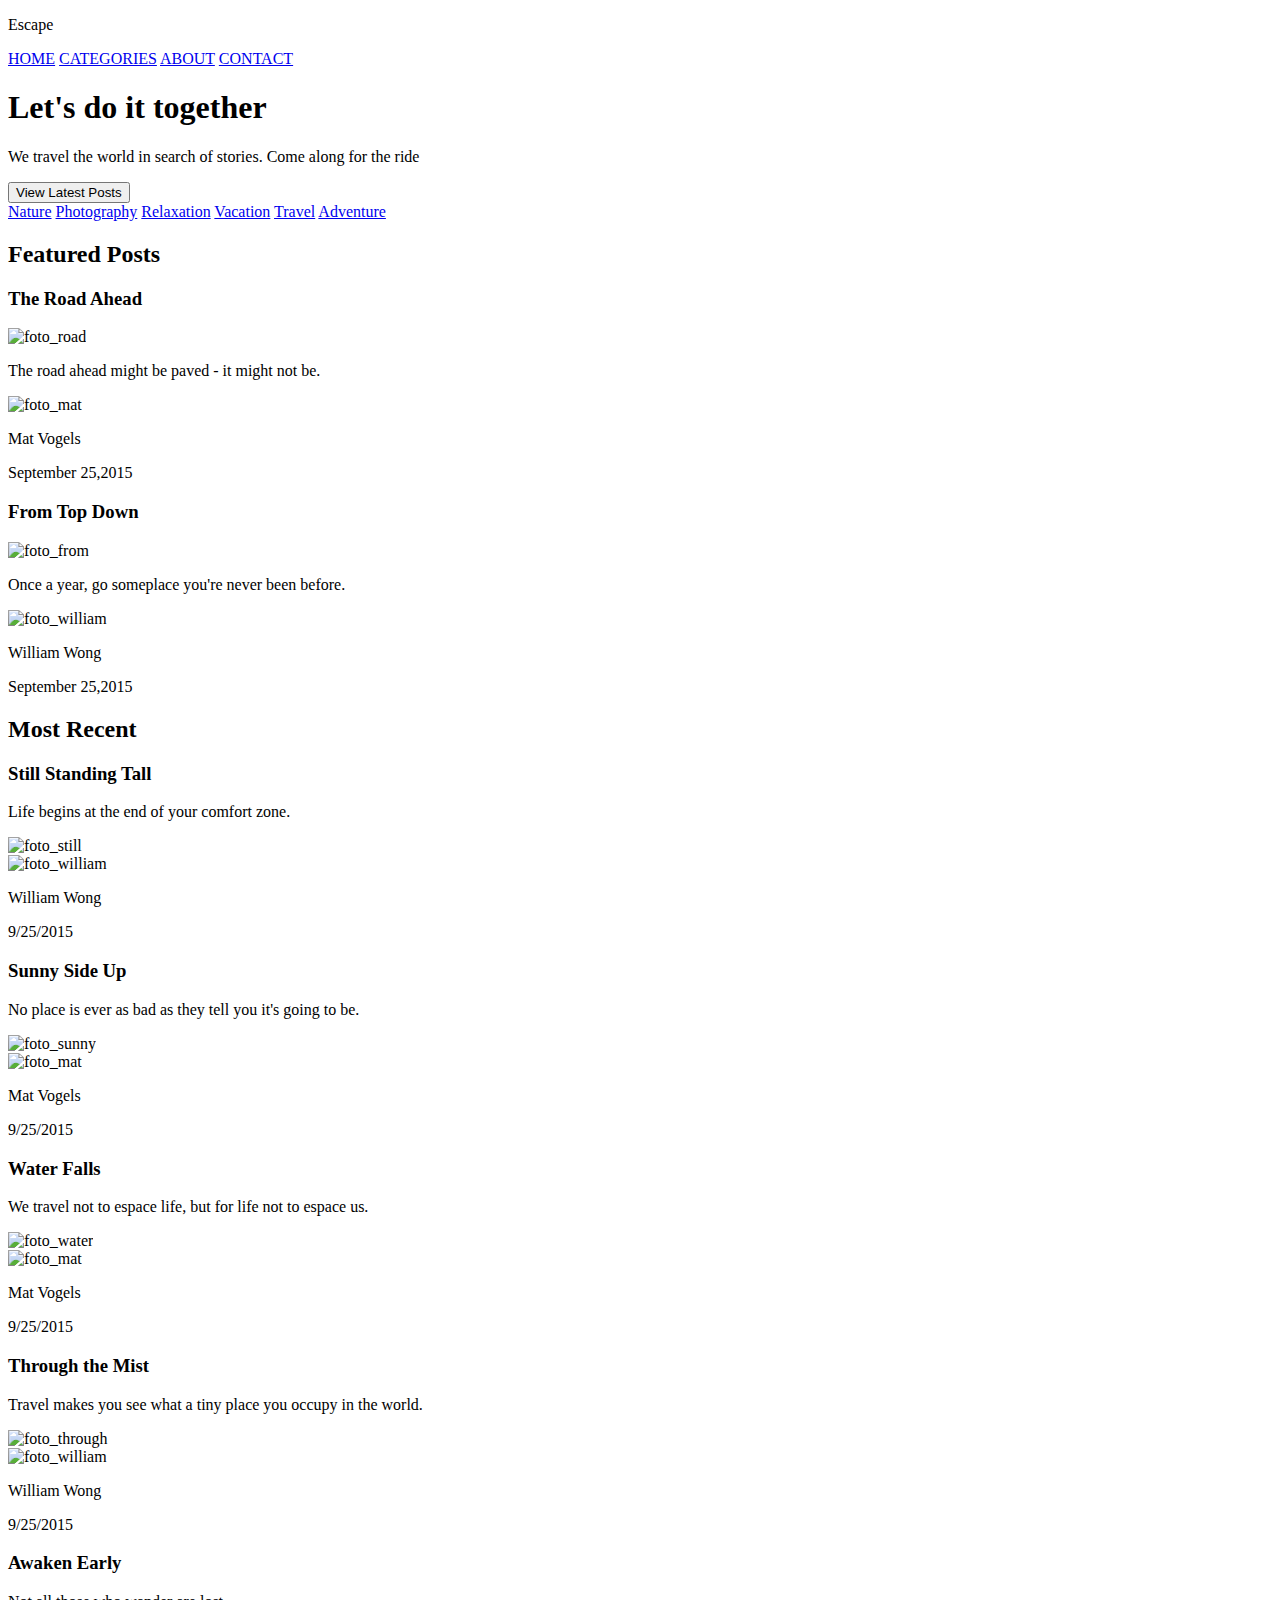
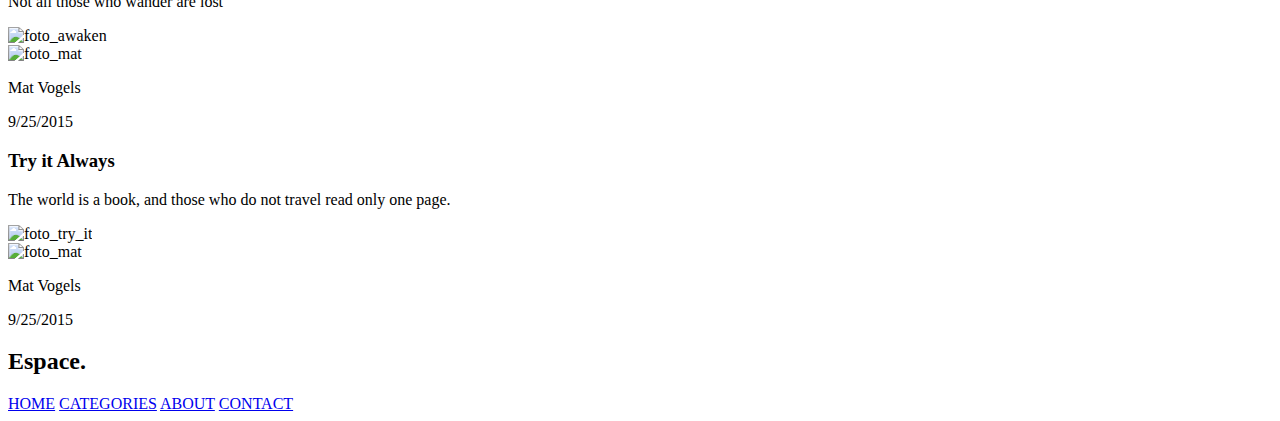
==== index/index.html @ 150d1735 "Add files via upload" ====
<!DOCTYPE html>
<html lang="ru">
<head>
    <meta charset="UTF-8">
    <title>Escape</title>
</head>
<body>
    <header>
        <div>
            <p>Escape</p>
            <nav>
                <a href="#">HOME</a>
                <a href="#">CATEGORIES</a>
                <a href="#">ABOUT</a>
                <a href="#">CONTACT</a>
            </nav>
        </div>
    </header>
    <section>
        <div>
            <h1>Let's do it together</h1>
            <p>We travel the world in search of stories. Come along for the ride</p>
            <button>View Latest Posts</button>
        </div>
    </section>
    <nav>
        <a href="#">Nature</a>
        <a href="#">Photography</a>
        <a href="#">Relaxation</a>
        <a href="#">Vacation</a>
        <a href="#">Travel</a>
        <a href="#">Adventure</a>
    </nav>
    <section>
        <div>
            <h2>Featured Posts</h2>
            <div>
                <div>
                    <h3>The Road Ahead</h3>
                    <img src="img/featured_posts/road.png" alt="foto_road">
                    <p>The road ahead might be paved - it might not be.</p>
                </div>
                <div>
                    <img src="img/author/mat.png" alt="foto_mat">
                    <p>Mat Vogels</p>
                    <p>September 25,2015</p>
                </div>
            </div>
            <div>
                <div>
                    <h3>From Top Down</h3>
                    <img src="img/featured_posts/top_down.png" alt="foto_from">
                    <p>Once a year, go someplace you're never been before.</p>
                </div>
                <div>
                    <img src="img/author/william.png" alt="foto_william">
                    <p>William Wong</p>
                    <p>September 25,2015</p>
                </div>
            </div>
        </div>
        <div>
            <h2>Most Recent</h2>
            <div>
                <div>
                    <h3>Still Standing Tall</h3>
                    <p>Life begins at the end of your comfort zone.</p>
                    <img src="img/most_recent/standing.png" alt="foto_still">
                    <div>
                        <img src="img/author/william.png" alt="foto_william">
                        <p>William Wong</p>
                        <p>9/25/2015</p>
                    </div>
                </div>
                <div>
                    <h3>Sunny Side Up</h3>
                    <p>No place is ever as bad as they tell you it's going to be.</p>
                    <img src="img/most_recent/sunny.png" alt="foto_sunny">
                    <div>
                        <img src="img/author/mat.png" alt="foto_mat">
                        <p>Mat Vogels</p>
                        <p>9/25/2015</p>
                    </div>
                </div>
                <div>
                    <h3>Water Falls</h3>
                    <p>We travel not to espace life, but for life not to espace us.</p>
                    <img src="img/most_recent/water.png" alt="foto_water">
                    <div>
                        <img src="img/author/mat.png" alt="foto_mat">
                        <p>Mat Vogels</p>
                        <p>9/25/2015</p>
                    </div>
                </div>
                <div>
                    <h3>Through the Mist</h3>
                    <p>Travel makes you see what a tiny place you occupy in the world.</p>
                    <img src="img/most_recent/through.png" alt="foto_through">
                    <div>
                        <img src="img/author/william.png" alt="foto_william">
                        <p>William Wong</p>
                        <p>9/25/2015</p>
                    </div>
                </div>
                <div>
                    <h3>Awaken Early</h3>
                    <p>Not all those who wander are lost</p>
                    <img src="img/most_recent/awaken.png" alt="foto_awaken">
                    <div>
                        <img src="img/author/mat.png" alt="foto_mat">
                        <p>Mat Vogels</p>
                        <p>9/25/2015</p>
                    </div>
                </div>
                <div>
                    <h3>Try it Always</h3>
                    <p>The world is a book, and those who do not travel read only one page.</p>
                    <img src="img/most_recent/try_it.png" alt="foto_try_it">
                    <div>
                        <img src="img/author/mat.png" alt="foto_mat">
                        <p>Mat Vogels</p>
                        <p>9/25/2015</p>
                    </div>
                </div>
            </div>
        </div>
    </section>
    <footer>
        <div>
            <h2>Espace.</h2>
            <nav>
                <a href="#">HOME</a>
                <a href="#">CATEGORIES</a>
                <a href="#">ABOUT</a>
                <a href="#">CONTACT</a>
            </nav>
        </div>
    </footer>

</body>
</html>
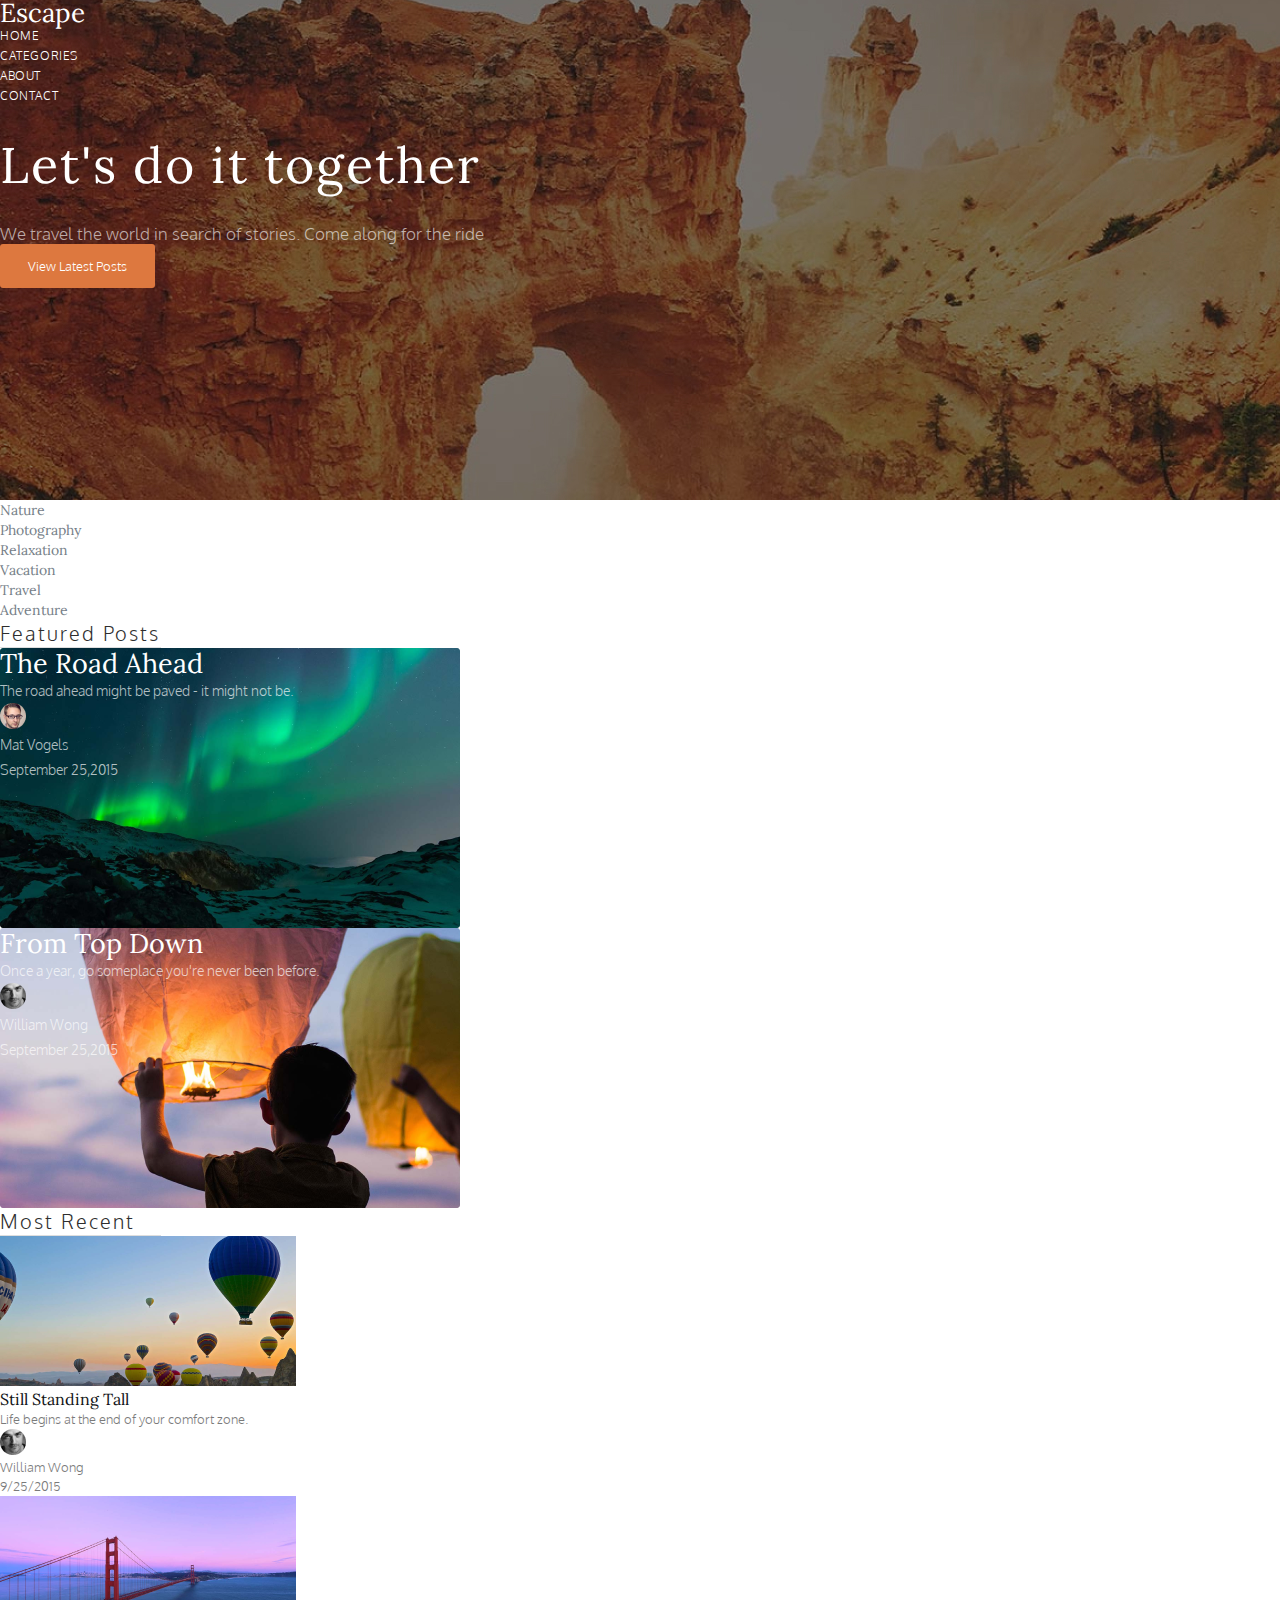
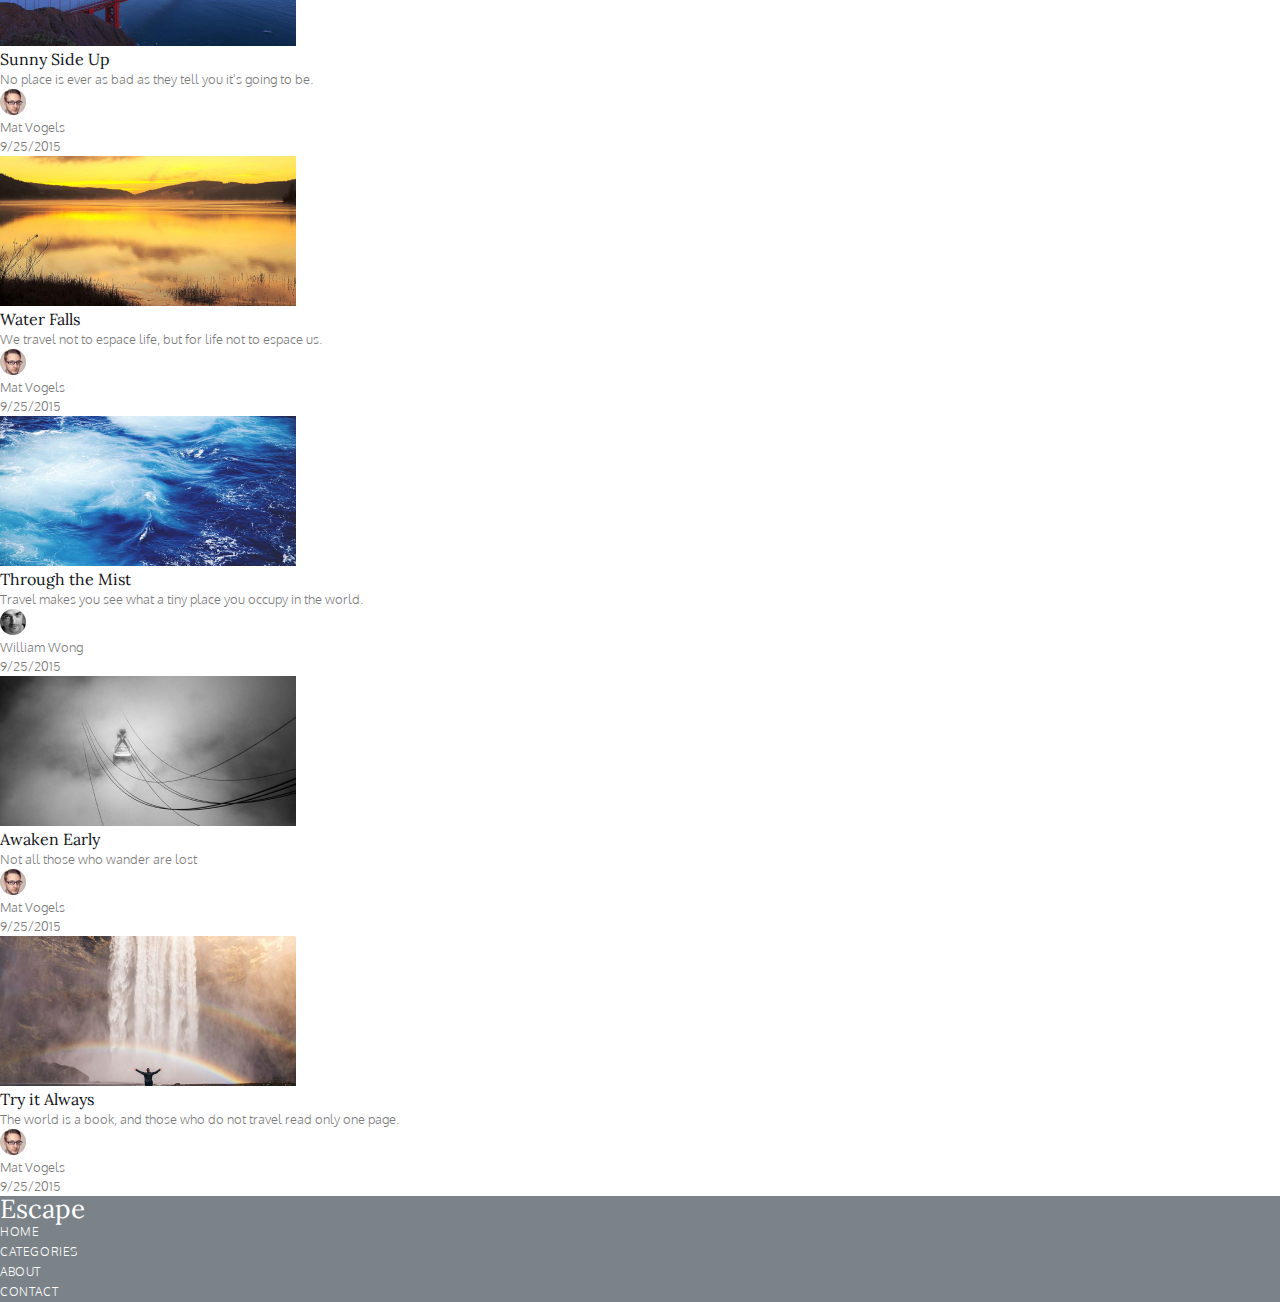
==== commit 04032d35: "update" ====
--- a/index/index.html
+++ b/index/index.html
@@ -1,141 +1,160 @@
-<!DOCTYPE html>
-<html lang="ru">
-<head>
-    <meta charset="UTF-8">
-    <title>Escape</title>
-</head>
-<body>
-    <header>
-        <div>
-            <p>Escape</p>
-            <nav>
-                <a href="#">HOME</a>
-                <a href="#">CATEGORIES</a>
-                <a href="#">ABOUT</a>
-                <a href="#">CONTACT</a>
-            </nav>
-        </div>
-    </header>
-    <section>
-        <div>
-            <h1>Let's do it together</h1>
-            <p>We travel the world in search of stories. Come along for the ride</p>
-            <button>View Latest Posts</button>
-        </div>
-    </section>
-    <nav>
-        <a href="#">Nature</a>
-        <a href="#">Photography</a>
-        <a href="#">Relaxation</a>
-        <a href="#">Vacation</a>
-        <a href="#">Travel</a>
-        <a href="#">Adventure</a>
-    </nav>
-    <section>
-        <div>
-            <h2>Featured Posts</h2>
-            <div>
-                <div>
-                    <h3>The Road Ahead</h3>
-                    <img src="img/featured_posts/road.png" alt="foto_road">
-                    <p>The road ahead might be paved - it might not be.</p>
-                </div>
-                <div>
-                    <img src="img/author/mat.png" alt="foto_mat">
-                    <p>Mat Vogels</p>
-                    <p>September 25,2015</p>
-                </div>
-            </div>
-            <div>
-                <div>
-                    <h3>From Top Down</h3>
-                    <img src="img/featured_posts/top_down.png" alt="foto_from">
-                    <p>Once a year, go someplace you're never been before.</p>
-                </div>
-                <div>
-                    <img src="img/author/william.png" alt="foto_william">
-                    <p>William Wong</p>
-                    <p>September 25,2015</p>
-                </div>
-            </div>
-        </div>
-        <div>
-            <h2>Most Recent</h2>
-            <div>
-                <div>
-                    <h3>Still Standing Tall</h3>
-                    <p>Life begins at the end of your comfort zone.</p>
-                    <img src="img/most_recent/standing.png" alt="foto_still">
-                    <div>
-                        <img src="img/author/william.png" alt="foto_william">
-                        <p>William Wong</p>
-                        <p>9/25/2015</p>
-                    </div>
-                </div>
-                <div>
-                    <h3>Sunny Side Up</h3>
-                    <p>No place is ever as bad as they tell you it's going to be.</p>
-                    <img src="img/most_recent/sunny.png" alt="foto_sunny">
-                    <div>
-                        <img src="img/author/mat.png" alt="foto_mat">
-                        <p>Mat Vogels</p>
-                        <p>9/25/2015</p>
-                    </div>
-                </div>
-                <div>
-                    <h3>Water Falls</h3>
-                    <p>We travel not to espace life, but for life not to espace us.</p>
-                    <img src="img/most_recent/water.png" alt="foto_water">
-                    <div>
-                        <img src="img/author/mat.png" alt="foto_mat">
-                        <p>Mat Vogels</p>
-                        <p>9/25/2015</p>
-                    </div>
-                </div>
-                <div>
-                    <h3>Through the Mist</h3>
-                    <p>Travel makes you see what a tiny place you occupy in the world.</p>
-                    <img src="img/most_recent/through.png" alt="foto_through">
-                    <div>
-                        <img src="img/author/william.png" alt="foto_william">
-                        <p>William Wong</p>
-                        <p>9/25/2015</p>
-                    </div>
-                </div>
-                <div>
-                    <h3>Awaken Early</h3>
-                    <p>Not all those who wander are lost</p>
-                    <img src="img/most_recent/awaken.png" alt="foto_awaken">
-                    <div>
-                        <img src="img/author/mat.png" alt="foto_mat">
-                        <p>Mat Vogels</p>
-                        <p>9/25/2015</p>
-                    </div>
-                </div>
-                <div>
-                    <h3>Try it Always</h3>
-                    <p>The world is a book, and those who do not travel read only one page.</p>
-                    <img src="img/most_recent/try_it.png" alt="foto_try_it">
-                    <div>
-                        <img src="img/author/mat.png" alt="foto_mat">
-                        <p>Mat Vogels</p>
-                        <p>9/25/2015</p>
-                    </div>
-                </div>
-            </div>
-        </div>
-    </section>
-    <footer>
-        <div>
-            <h2>Espace.</h2>
-            <nav>
-                <a href="#">HOME</a>
-                <a href="#">CATEGORIES</a>
-                <a href="#">ABOUT</a>
-                <a href="#">CONTACT</a>
-            </nav>
-        </div>
-    </footer>
-
-</body>
+<!DOCTYPE html>
+<html lang="en">
+<head>
+    <meta charset="UTF-8">
+    <meta http-equiv="X-UA-Compatible" content="IE=edge">
+    <meta name="viewport" content="width=device-width, initial-scale=1.0">
+    <link rel="stylesheet" href="../css/style-index.css">
+    <title>Escape</title>
+</head>
+<body>
+    <section class="first-section">
+        <header>
+            <div class="first-section__nav nav-container">
+                <p class="nav-container__text">Escape</p>
+                <nav class="nav-container__menu nav-menu">
+                    <ul class="nav-menu__list">
+                        <li class="nav-menu__list-item"><a href="#">HOME</a></li>
+                        <li class="nav-menu__list-item"><a href="#">CATEGORIES</a></li>
+                        <li class="nav-menu__list-item"><a href="#">ABOUT</a></li>
+                        <li class="nav-menu__list-item"><a href="#">CONTACT</a></li>
+                    </ul>
+                </nav>
+            </div>
+        </header>
+        <div class="first-section__greeting greeting-box">
+            <h1>Let's do it together</h1>
+            <p class="greeting-box__text">We travel the world in search of stories. Come along for the ride</p>
+            <button>View Latest Posts</button>
+        </div>   
+    </section>
+
+    <section class="main-section">
+        <nav class="main-section__nav">
+            <ul class="main-section__nav-list">
+                <li class="main-section__list-item"><a href="#">Nature</a></li>
+                <li class="main-section__list-item"><a href="#">Photography</a></li>
+                <li class="main-section__list-item"><a href="#">Relaxation</a></li>
+                <li class="main-section__list-item"><a href="#">Vacation</a></li>
+                <li class="main-section__list-item"><a href="#">Travel</a></li>
+                <li class="main-section__list-item"><a href="#">Adventure</a></li>
+            </ul>
+        </nav>
+        <h2>Featured Posts</h2>
+        <div class="first-mini-section">
+            <div class="container-big-1 container-big">
+                <div class="container-big-1__first">
+                    <h3 class="container-big__h3">The Road Ahead</h3>
+                    <p class="container-big__p">The road ahead might be paved - it might not be.</p>
+                </div> 
+                <div class="container-big-1__second">
+                    <img src="img/author/mat.png" alt="foto_mat">
+                    <p class="container-big__p">Mat Vogels</p>
+                    <p class="container-big__p">September 25,2015</p>
+                </div>
+            </div>
+            <div class="container-big-2 container-big">
+                <div class="container-big-2__first">
+                    <h3 class="container-big__h3">From Top Down</h3>
+                    <p class="container-big__p">Once a year, go someplace you're never been before.</p>
+                </div>
+                <div class="container-big-2__second">
+                    <img src="img/author/william.png" alt="foto_william">
+                    <p class="container-big__p">William Wong</p>
+                    <p class="container-big__p">September 25,2015</p>
+                </div>
+            </div>
+        </div>
+        <h2>Most Recent</h2>
+        <div class="second-mini-section">
+            <div class="col-2-of-3">
+                <div class="container-small">
+                    <div class="container-small-first">
+                        <img src="img/most_recent/standing.png" alt="foto_still" class="container-small__img">   
+                        <h3 class="container-small__h3">Still Standing Tall</h3>
+                        <p class="container-small__p">Life begins at the end of your comfort zone.</p>       
+                    </div>
+                    <div class="container-small-second">
+                        <img src="img/author/william.png" alt="foto_william" class="container-small__img">
+                        <p class="container-small__p">William Wong</p>
+                        <p class="container-small__p">9/25/2015</p>
+                    </div>
+                </div>
+                <div class="container-small">
+                    <div class="container-small-first">
+                        <img src="img/most_recent/sunny.png" alt="foto_sunny" class="container-small__img">
+                        <h3 class="container-small__h3">Sunny Side Up</h3>
+                        <p class="container-small__p">No place is ever as bad as they tell you it's going to be.</p>
+                    </div>
+                    <div class="container-small-second">
+                        <img src="img/author/mat.png" alt="foto_mat">
+                        <p class="container-small__p">Mat Vogels</p>
+                        <p class="container-small__p">9/25/2015</p>
+                    </div>
+                </div>
+                <div class="container-small">
+                    <div class="container-small-first">
+                        <img src="img/most_recent/water.png" alt="foto_water" class="container-small__img">
+                        <h3 class="container-small__h3">Water Falls</h3>
+                        <p class="container-small__p">We travel not to espace life, but for life not to espace us.</p>
+                    </div>
+                    <div class="container-small-second">
+                        <img src="img/author/mat.png" alt="foto_mat">
+                        <p class="container-small__p">Mat Vogels</p>
+                        <p class="container-small__p">9/25/2015</p>
+                    </div>
+                </div>
+                <div class="container-small">
+                    <div class="container-small-first">
+                        <img src="img/most_recent/through.png" alt="foto_through" class="container-small__img">
+                        <h3 class="container-small__h3">Through the Mist</h3>
+                        <p class="container-small__p">Travel makes you see what a tiny place you occupy in the world.</p>
+                    </div>
+                    <div class="container-small-second">
+                        <img src="img/author/william.png" alt="foto_william">
+                        <p class="container-small__p">William Wong</p>
+                        <p class="container-small__p">9/25/2015</p>
+                    </div>
+                </div>
+                <div class="container-small">
+                    <div class="container-small-first">
+                        <img src="img/most_recent/awaken.png" alt="foto_awaken" class="container-small__img">
+                        <h3 class="container-small__h3">Awaken Early</h3>
+                        <p class="container-small__p">Not all those who wander are lost</p>
+                    </div>
+                    <div class="container-small-second">
+                        <img src="img/author/mat.png" alt="foto_mat">
+                        <p class="container-small__p">Mat Vogels</p>
+                        <p class="container-small__p">9/25/2015</p>
+                    </div>
+                </div>
+                <div class="container-small">
+                    <div class="container-small-first">
+                        <img src="img/most_recent/try_it.png" alt="foto_try_it" class="container-small__img">
+                        <h3 class="container-small__h3">Try it Always</h3>
+                        <p class="container-small__p">The world is a book, and those who do not travel read only one page.</p>
+                    </div>
+                    <div class="container-small-second">
+                        <img src="img/author/mat.png" alt="foto_mat">
+                        <p class="container-small__p">Mat Vogels</p>
+                        <p class="container-small__p">9/25/2015</p>
+                    </div>
+                </div>
+            </div>
+        </div>
+    </section>
+    <footer>
+        <div class="nav-container">
+            <p class="nav-container__text">Escape</p>
+            <nav class="nav-container__menu nav-menu">
+                <ul class="nav-menu__list">
+                    <li class="nav-menu__list-item"><a href="#">HOME</a></li>
+                    <li class="nav-menu__list-item"><a href="#">CATEGORIES</a></li>
+                    <li class="nav-menu__list-item"><a href="#">ABOUT</a></li>
+                    <li class="nav-menu__list-item"><a href="#">CONTACT</a></li>
+                </ul>
+            </nav>
+        </div>
+    </footer>
+</body>
 </html>--- a/css/style-index.css
+++ b/css/style-index.css
@@ -0,0 +1,545 @@
+html, body, div, span, applet, object, iframe,
+h1, h2, h3, h4, h5, h6, p, blockquote, pre,
+a, abbr, acronym, address, big, cite, code,
+del, dfn, em, img, ins, kbd, q, s, samp,
+small, strike, strong, sub, sup, tt, var,
+b, u, i, center,
+dl, dt, dd, ol, ul, li,
+fieldset, form, label, legend,
+table, caption, tbody, tfoot, thead, tr, th, td,
+article, aside, canvas, details, embed,
+figure, figcaption, footer, header, hgroup,
+menu, nav, output, ruby, section, summary,
+time, mark, audio, video {
+  margin: 0;
+  padding: 0;
+  border: 0;
+  font-size: 100%;
+  font: inherit;
+  vertical-align: baseline;
+}
+
+article, aside, details, figcaption, figure,
+footer, header, hgroup, menu, nav, section {
+  display: block;
+}
+
+html {
+  height: 100%;
+}
+
+body {
+  line-height: 1;
+}
+
+ol, ul {
+  list-style: none;
+}
+
+blockquote, q {
+  quotes: none;
+}
+
+blockquote:before, blockquote:after,
+q:before, q:after {
+  content: "";
+  content: none;
+}
+
+table {
+  border-collapse: collapse;
+  border-spacing: 0;
+}/*# sourceMappingURL=resets.css.map */
+
+
+
+
+/*! normalize.css v8.0.1 | MIT License | github.com/necolas/normalize.css */
+/* Document
+   ========================================================================== */
+/**
+ * 1. Correct the line height in all browsers.
+ * 2. Prevent adjustments of font size after orientation changes in iOS.
+ */
+ html {
+    line-height: 1.15; /* 1 */
+    -webkit-text-size-adjust: 100%; /* 2 */
+  }
+  
+  /* Sections
+     ========================================================================== */
+  /**
+   * Remove the margin in all browsers.
+   */
+  body {
+    margin: 0;
+  }
+  
+  /**
+   * Render the `main` element consistently in IE.
+   */
+  main {
+    display: block;
+  }
+  
+  /**
+   * Correct the font size and margin on `h1` elements within `section` and
+   * `article` contexts in Chrome, Firefox, and Safari.
+   */
+  h1 {
+    font-size: 2em;
+    margin: 0.67em 0;
+  }
+  
+  /* Grouping content
+     ========================================================================== */
+  /**
+   * 1. Add the correct box sizing in Firefox.
+   * 2. Show the overflow in Edge and IE.
+   */
+  hr {
+    box-sizing: content-box; /* 1 */
+    height: 0; /* 1 */
+    overflow: visible; /* 2 */
+  }
+  
+  /**
+   * 1. Correct the inheritance and scaling of font size in all browsers.
+   * 2. Correct the odd `em` font sizing in all browsers.
+   */
+  pre {
+    font-family: monospace, monospace; /* 1 */
+    font-size: 1em; /* 2 */
+  }
+  
+  /* Text-level semantics
+     ========================================================================== */
+  /**
+   * Remove the gray background on active links in IE 10.
+   */
+  a {
+    background-color: transparent;
+  }
+  
+  /**
+   * 1. Remove the bottom border in Chrome 57-
+   * 2. Add the correct text decoration in Chrome, Edge, IE, Opera, and Safari.
+   */
+  abbr[title] {
+    border-bottom: none; /* 1 */
+    text-decoration: underline; /* 2 */
+    -webkit-text-decoration: underline dotted;
+            text-decoration: underline dotted; /* 2 */
+  }
+  
+  /**
+   * Add the correct font weight in Chrome, Edge, and Safari.
+   */
+  b,
+  strong {
+    font-weight: bolder;
+  }
+  
+  /**
+   * 1. Correct the inheritance and scaling of font size in all browsers.
+   * 2. Correct the odd `em` font sizing in all browsers.
+   */
+  code,
+  kbd,
+  samp {
+    font-family: monospace, monospace; /* 1 */
+    font-size: 1em; /* 2 */
+  }
+  
+  /**
+   * Add the correct font size in all browsers.
+   */
+  small {
+    font-size: 80%;
+  }
+  
+  /**
+   * Prevent `sub` and `sup` elements from affecting the line height in
+   * all browsers.
+   */
+  sub,
+  sup {
+    font-size: 75%;
+    line-height: 0;
+    position: relative;
+    vertical-align: baseline;
+  }
+  
+  sub {
+    bottom: -0.25em;
+  }
+  
+  sup {
+    top: -0.5em;
+  }
+  
+  /* Embedded content
+     ========================================================================== */
+  /**
+   * Remove the border on images inside links in IE 10.
+   */
+  img {
+    border-style: none;
+  }
+  
+  /* Forms
+     ========================================================================== */
+  /**
+   * 1. Change the font styles in all browsers.
+   * 2. Remove the margin in Firefox and Safari.
+   */
+  button,
+  input,
+  optgroup,
+  select,
+  textarea {
+    font-family: inherit; /* 1 */
+    font-size: 100%; /* 1 */
+    line-height: 1.15; /* 1 */
+    margin: 0; /* 2 */
+  }
+  
+  /**
+   * Show the overflow in IE.
+   * 1. Show the overflow in Edge.
+   */
+  button,
+  input { /* 1 */
+    overflow: visible;
+  }
+  
+  /**
+   * Remove the inheritance of text transform in Edge, Firefox, and IE.
+   * 1. Remove the inheritance of text transform in Firefox.
+   */
+  button,
+  select { /* 1 */
+    text-transform: none;
+  }
+  
+  /**
+   * Correct the inability to style clickable types in iOS and Safari.
+   */
+  button,
+  [type=button],
+  [type=reset],
+  [type=submit] {
+    -webkit-appearance: button;
+  }
+  
+  /**
+   * Remove the inner border and padding in Firefox.
+   */
+  button::-moz-focus-inner,
+  [type=button]::-moz-focus-inner,
+  [type=reset]::-moz-focus-inner,
+  [type=submit]::-moz-focus-inner {
+    border-style: none;
+    padding: 0;
+  }
+  
+  /**
+   * Restore the focus styles unset by the previous rule.
+   */
+  button:-moz-focusring,
+  [type=button]:-moz-focusring,
+  [type=reset]:-moz-focusring,
+  [type=submit]:-moz-focusring {
+    outline: 1px dotted ButtonText;
+  }
+  
+  /**
+   * Correct the padding in Firefox.
+   */
+  fieldset {
+    padding: 0.35em 0.75em 0.625em;
+  }
+  
+  /**
+   * 1. Correct the text wrapping in Edge and IE.
+   * 2. Correct the color inheritance from `fieldset` elements in IE.
+   * 3. Remove the padding so developers are not caught out when they zero out
+   *    `fieldset` elements in all browsers.
+   */
+  legend {
+    box-sizing: border-box; /* 1 */
+    color: inherit; /* 2 */
+    display: table; /* 1 */
+    max-width: 100%; /* 1 */
+    padding: 0; /* 3 */
+    white-space: normal; /* 1 */
+  }
+  
+  /**
+   * Add the correct vertical alignment in Chrome, Firefox, and Opera.
+   */
+  progress {
+    vertical-align: baseline;
+  }
+  
+  /**
+   * Remove the default vertical scrollbar in IE 10+.
+   */
+  textarea {
+    overflow: auto;
+  }
+  
+  /**
+   * 1. Add the correct box sizing in IE 10.
+   * 2. Remove the padding in IE 10.
+   */
+  [type=checkbox],
+  [type=radio] {
+    box-sizing: border-box; /* 1 */
+    padding: 0; /* 2 */
+  }
+  
+  /**
+   * Correct the cursor style of increment and decrement buttons in Chrome.
+   */
+  [type=number]::-webkit-inner-spin-button,
+  [type=number]::-webkit-outer-spin-button {
+    height: auto;
+  }
+  
+  /**
+   * 1. Correct the odd appearance in Chrome and Safari.
+   * 2. Correct the outline style in Safari.
+   */
+  [type=search] {
+    -webkit-appearance: textfield; /* 1 */
+    outline-offset: -2px; /* 2 */
+  }
+  
+  /**
+   * Remove the inner padding in Chrome and Safari on macOS.
+   */
+  [type=search]::-webkit-search-decoration {
+    -webkit-appearance: none;
+  }
+  
+  /**
+   * 1. Correct the inability to style clickable types in iOS and Safari.
+   * 2. Change font properties to `inherit` in Safari.
+   */
+  ::-webkit-file-upload-button {
+    -webkit-appearance: button; /* 1 */
+    font: inherit; /* 2 */
+  }
+  
+  /* Interactive
+     ========================================================================== */
+  /*
+   * Add the correct display in Edge, IE 10+, and Firefox.
+   */
+  details {
+    display: block;
+  }
+  
+  /*
+   * Add the correct display in all browsers.
+   */
+  summary {
+    display: list-item;
+  }
+  
+  /* Misc
+     ========================================================================== */
+  /**
+   * Add the correct display in IE 10+.
+   */
+  template {
+    display: none;
+  }
+  
+  /**
+   * Add the correct display in IE 10.
+   */
+  [hidden] {
+    display: none;
+  }/*# sourceMappingURL=normalizes.css.map */
+
+
+@font-face {
+    font-family: "Lora";
+    src: url("/fonts/Lora-Regular.ttf");
+    font-weight: regular;
+    font-style: normal;
+}
+
+@font-face {
+    font-family: "Lora-italic";
+    src: url("/fonts/Lora-Italic.ttf");
+    font-weight: regular;
+    font-style: normal;
+}
+
+@font-face {
+    font-family: "Oxygen";
+    src: url("/fonts/Oxygen-Light.ttf");
+    font-weight: regular;
+    font-style: normal;
+}
+
+
+
+.first-section {
+    background: url(/index/img/IMAGE.jpg);
+    height: 500px;
+}
+
+.nav-container__text {
+    font-family: 'Lora';
+    font-style: normal;
+    height: 26px;
+    font-weight: 400;
+    font-size: 26px;
+    line-height: 26px;
+    color: #FFFFFF;
+}
+
+.nav-menu__list
+{
+    list-style: none;
+}
+
+.nav-menu__list-item a{
+    font-family: 'Oxygen';
+    font-style: normal;
+    text-decoration: none;
+    color: #FFFFFF;
+    height: 20px;
+    font-weight: 400;
+    font-size: 12px;
+    line-height: 20px;
+    letter-spacing: 0.6px;
+    text-transform: uppercase
+}
+
+
+h1 {
+    font-family: 'Lora';
+    font-style: normal;
+    width: 498px;
+    height: 51px;
+    font-weight: 400;
+    font-size: 50px;
+    line-height: 51px;
+    letter-spacing: 2px;
+    color: #FFFFFF;
+}
+
+.greeting-box__text {
+    font-family: 'Oxygen';
+    font-style: normal;
+    width: 504px;
+    font-weight: 400;
+    font-size: 17px;
+    line-height: 20px;
+    color: rgba(255, 255, 255, 0.63);
+}
+
+button {
+    font-family: 'Oxygen';
+    font-style: normal;
+    font-weight: 400;
+    font-size: 13px;
+    line-height: 20px;
+    color: #FFFFFF;
+
+    height: 44px;
+    width: 155px;
+    background: #DD783F;
+    border-radius: 3px;
+    border: none;
+}
+
+.main-section__nav-list {
+    list-style: none;
+}
+
+
+.main-section__list-item a{
+    font-family: 'Lora';
+    font-style: normal;
+    text-decoration: none;
+    color: #768088;
+    width: 90px;
+    height: 20px;
+    font-weight: 400;
+    font-size: 14px;
+    line-height: 20px;
+}
+
+h2 {
+    font-family: 'Oxygen';
+    font-style: normal;
+    width: 161px;
+    height: 27px;
+    font-weight: 400;
+    font-size: 20px;
+    line-height: 27px;
+    letter-spacing: 2px;
+    color: #2E2E2E;
+    border-bottom: 1px #DEDEDE solid;
+}
+
+.container-big-1 {
+    background: url(/index/img/featured_posts/road.png) no-repeat;
+    height: 280px;
+}
+
+.container-big-2 {
+    background: url(/index/img/featured_posts/top_down.png) no-repeat;
+    height: 280px;
+}
+
+.container-big__h3 {
+    font-family: 'Lora';
+    font-style: normal;
+    height: 30px;
+    font-weight: 400;
+    font-size: 27px;
+    line-height: 30px;
+    color: #FFFFFF;
+}
+
+.container-big__p {
+    font-family: 'Oxygen';
+    font-style: normal;
+    height: 25px;
+    font-weight: 400;
+    font-size: 14px;
+    line-height: 25px;
+    color: rgba(255, 255, 255, 0.7);
+}
+
+.container-small__h3 {
+    font-family: 'Lora';
+    font-style: normal;
+    height: 21px;
+    font-weight: 400;
+    font-size: 16px;
+    line-height: 21px;
+    color: #101315;
+}
+
+.container-small__p {
+    font-family: 'Oxygen';
+    font-style: normal;
+    height: 19px;
+    font-weight: 400;
+    font-size: 13px;
+    line-height: 19px;
+    color: #7A7A7A;
+}
+
+footer {
+    background: rgba(35, 47, 56, 0.6);
+    border-radius: 0px;
+}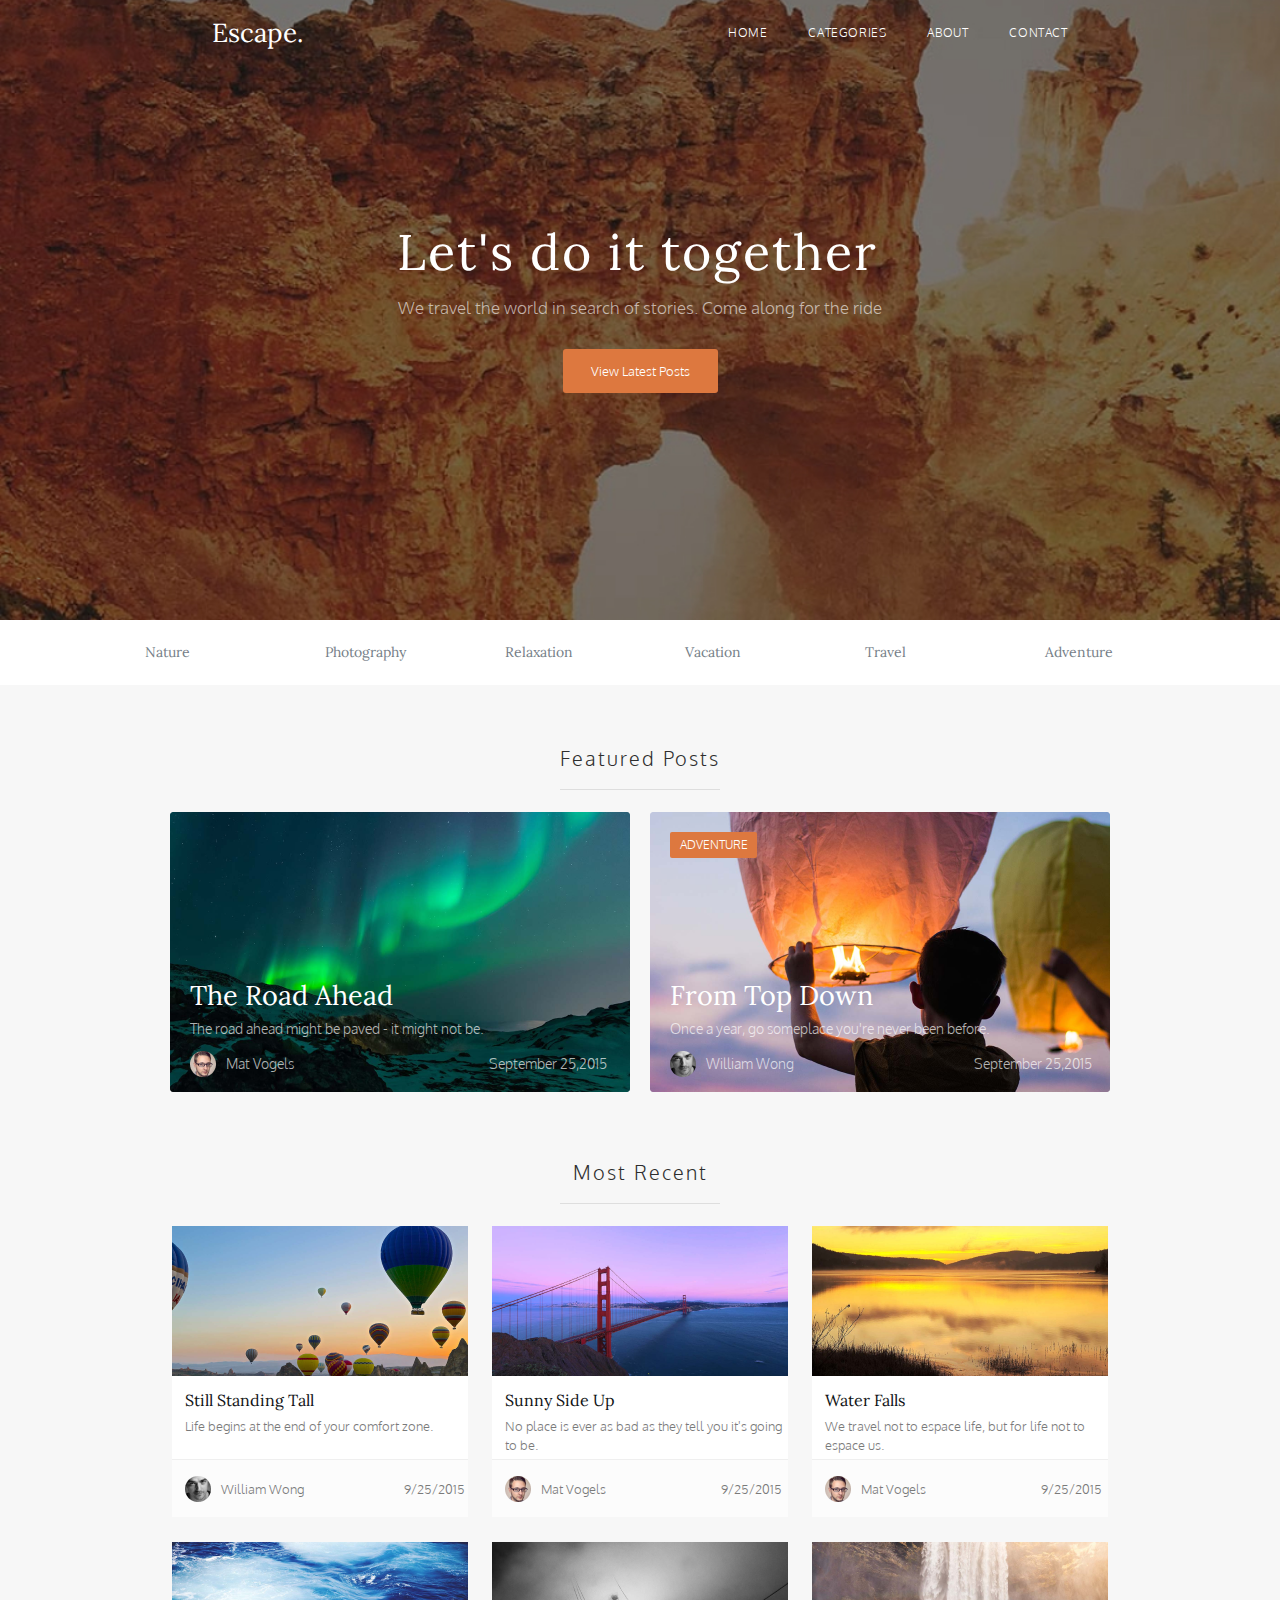
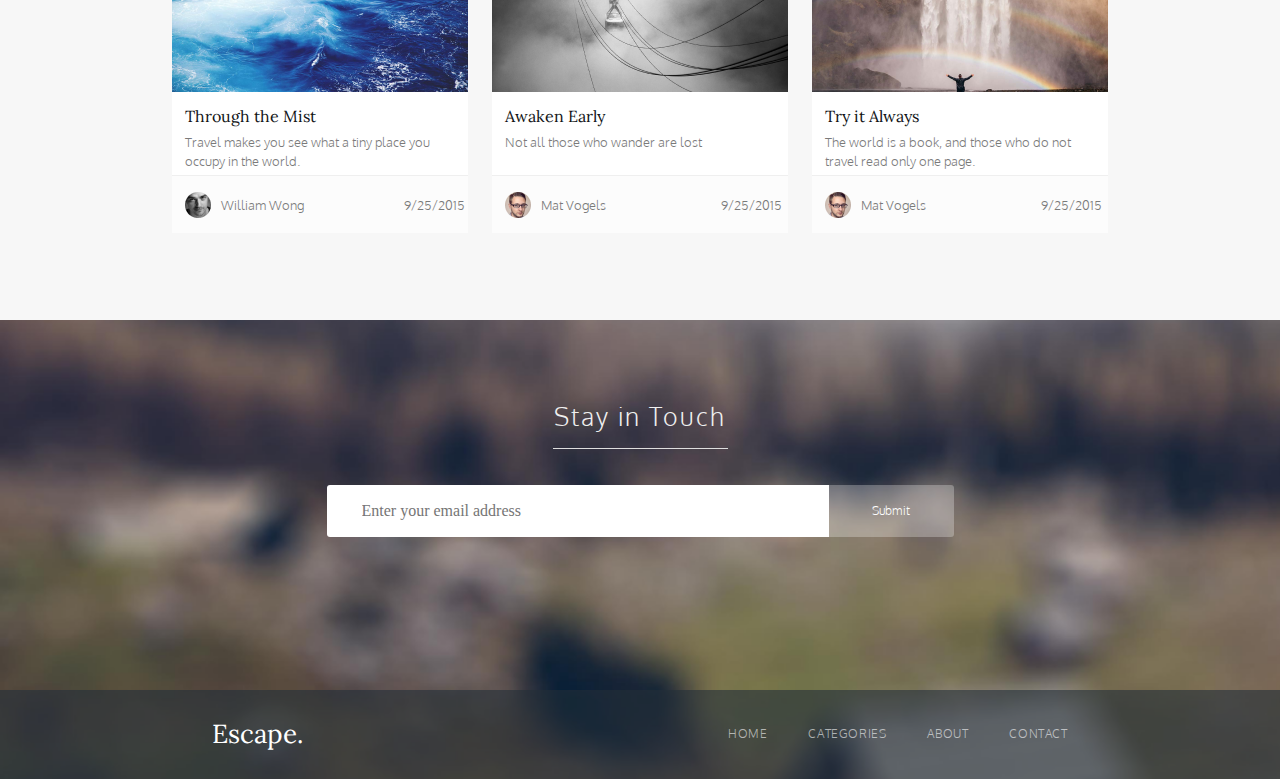
==== commit 3f0225ad: "lab4 commit" ====
--- a/index/index.html
+++ b/index/index.html
@@ -11,7 +11,7 @@
     <section class="first-section">
         <header>
             <div class="first-section__nav nav-container">
-                <p class="nav-container__text">Escape</p>
+                <p class="nav-container__text">Escape.</p>
                 <nav class="nav-container__menu nav-menu">
                     <ul class="nav-menu__list">
                         <li class="nav-menu__list-item"><a href="#">HOME</a></li>
@@ -40,118 +40,130 @@
                 <li class="main-section__list-item"><a href="#">Adventure</a></li>
             </ul>
         </nav>
-        <h2>Featured Posts</h2>
+        <div class="main-section__text">
+            <h2>Featured Posts</h2>    
+        </div>
         <div class="first-mini-section">
             <div class="container-big-1 container-big">
-                <div class="container-big-1__first">
+                <div class="container-big__first">
                     <h3 class="container-big__h3">The Road Ahead</h3>
                     <p class="container-big__p">The road ahead might be paved - it might not be.</p>
                 </div> 
-                <div class="container-big-1__second">
-                    <img src="img/author/mat.png" alt="foto_mat">
-                    <p class="container-big__p">Mat Vogels</p>
+                <div class="container-big__second">
+                    <img src="img/author/mat.png" alt="foto_mat" class="container-big__photo-avatar">
+                    <p class="container-big__p avatar-mat">Mat Vogels</p>
                     <p class="container-big__p">September 25,2015</p>
                 </div>
             </div>
             <div class="container-big-2 container-big">
-                <div class="container-big-2__first">
+                <div class="categories">
+                    <p class="categories__text">Adventure</p>
+                </div>
+                <div class="container-big__first">
                     <h3 class="container-big__h3">From Top Down</h3>
                     <p class="container-big__p">Once a year, go someplace you're never been before.</p>
                 </div>
-                <div class="container-big-2__second">
-                    <img src="img/author/william.png" alt="foto_william">
-                    <p class="container-big__p">William Wong</p>
+                <div class="container-big__second">
+                    <img src="img/author/william.png" alt="foto_william" class="container-big__photo-avatar">
+                    <p class="container-big__p avatar-william">William Wong</p>
                     <p class="container-big__p">September 25,2015</p>
                 </div>
             </div>
         </div>
-        <h2>Most Recent</h2>
+        <div class="main-section__text">
+            <h2>Most Recent</h2>
+        </div>
         <div class="second-mini-section">
-            <div class="col-2-of-3">
-                <div class="container-small">
-                    <div class="container-small-first">
-                        <img src="img/most_recent/standing.png" alt="foto_still" class="container-small__img">   
-                        <h3 class="container-small__h3">Still Standing Tall</h3>
-                        <p class="container-small__p">Life begins at the end of your comfort zone.</p>       
-                    </div>
-                    <div class="container-small-second">
-                        <img src="img/author/william.png" alt="foto_william" class="container-small__img">
-                        <p class="container-small__p">William Wong</p>
-                        <p class="container-small__p">9/25/2015</p>
-                    </div>
+            <div class="container-small">
+                <img src="img/most_recent/standing.png" alt="foto_still" class="container-small__img">   
+                <div class="container-small-first">
+                    <h3 class="container-small__h3">Still Standing Tall</h3>
+                    <p class="container-small__p">Life begins at the end of your comfort zone.</p>       
                 </div>
-                <div class="container-small">
-                    <div class="container-small-first">
-                        <img src="img/most_recent/sunny.png" alt="foto_sunny" class="container-small__img">
-                        <h3 class="container-small__h3">Sunny Side Up</h3>
-                        <p class="container-small__p">No place is ever as bad as they tell you it's going to be.</p>
-                    </div>
-                    <div class="container-small-second">
-                        <img src="img/author/mat.png" alt="foto_mat">
-                        <p class="container-small__p">Mat Vogels</p>
-                        <p class="container-small__p">9/25/2015</p>
-                    </div>
+                <div class="container-small-second">
+                    <img src="img/author/william.png" alt="foto_william" class="container-small__photo-avatar">
+                    <p class="container-small__p small-avatar-william">William Wong</p>
+                    <p class="container-small__p">9/25/2015</p>
                 </div>
-                <div class="container-small">
-                    <div class="container-small-first">
-                        <img src="img/most_recent/water.png" alt="foto_water" class="container-small__img">
-                        <h3 class="container-small__h3">Water Falls</h3>
-                        <p class="container-small__p">We travel not to espace life, but for life not to espace us.</p>
-                    </div>
-                    <div class="container-small-second">
-                        <img src="img/author/mat.png" alt="foto_mat">
-                        <p class="container-small__p">Mat Vogels</p>
-                        <p class="container-small__p">9/25/2015</p>
-                    </div>
+            </div>
+            <div class="container-small">
+                <img src="img/most_recent/sunny.png" alt="foto_sunny" class="container-small__img">
+                <div class="container-small-first">
+                    <h3 class="container-small__h3">Sunny Side Up</h3>
+                    <p class="container-small__p">No place is ever as bad as they tell you it's going to be.</p>
                 </div>
-                <div class="container-small">
-                    <div class="container-small-first">
-                        <img src="img/most_recent/through.png" alt="foto_through" class="container-small__img">
-                        <h3 class="container-small__h3">Through the Mist</h3>
-                        <p class="container-small__p">Travel makes you see what a tiny place you occupy in the world.</p>
-                    </div>
-                    <div class="container-small-second">
-                        <img src="img/author/william.png" alt="foto_william">
-                        <p class="container-small__p">William Wong</p>
-                        <p class="container-small__p">9/25/2015</p>
-                    </div>
+                <div class="container-small-second">
+                    <img src="img/author/mat.png" alt="foto_mat" class="container-small__photo-avatar">
+                    <p class="container-small__p small-avatar-mat">Mat Vogels</p>
+                    <p class="container-small__p">9/25/2015</p>
                 </div>
-                <div class="container-small">
-                    <div class="container-small-first">
-                        <img src="img/most_recent/awaken.png" alt="foto_awaken" class="container-small__img">
-                        <h3 class="container-small__h3">Awaken Early</h3>
-                        <p class="container-small__p">Not all those who wander are lost</p>
-                    </div>
-                    <div class="container-small-second">
-                        <img src="img/author/mat.png" alt="foto_mat">
-                        <p class="container-small__p">Mat Vogels</p>
-                        <p class="container-small__p">9/25/2015</p>
-                    </div>
+            </div>
+            <div class="container-small">
+                <img src="img/most_recent/water.png" alt="foto_water" class="container-small__img">
+                <div class="container-small-first">
+                    <h3 class="container-small__h3">Water Falls</h3>
+                    <p class="container-small__p">We travel not to espace life, but for life not to espace us.</p>
                 </div>
-                <div class="container-small">
-                    <div class="container-small-first">
-                        <img src="img/most_recent/try_it.png" alt="foto_try_it" class="container-small__img">
-                        <h3 class="container-small__h3">Try it Always</h3>
-                        <p class="container-small__p">The world is a book, and those who do not travel read only one page.</p>
-                    </div>
-                    <div class="container-small-second">
-                        <img src="img/author/mat.png" alt="foto_mat">
-                        <p class="container-small__p">Mat Vogels</p>
-                        <p class="container-small__p">9/25/2015</p>
-                    </div>
+                <div class="container-small-second">
+                    <img src="img/author/mat.png" alt="foto_mat" class="container-small__photo-avatar">
+                    <p class="container-small__p small-avatar-mat">Mat Vogels</p>
+                    <p class="container-small__p">9/25/2015</p>
+                </div>
+            </div>
+            <div class="container-small">
+                <img src="img/most_recent/through.png" alt="foto_through" class="container-small__img">
+                <div class="container-small-first">
+                    <h3 class="container-small__h3">Through the Mist</h3>
+                    <p class="container-small__p">Travel makes you see what a tiny place you occupy in the world.</p>
+                </div>
+                <div class="container-small-second">
+                    <img src="img/author/william.png" alt="foto_william" class="container-small__photo-avatar">
+                    <p class="container-small__p small-avatar-william">William Wong</p>
+                    <p class="container-small__p">9/25/2015</p>
+                </div>
+            </div>
+            <div class="container-small">
+                <img src="img/most_recent/awaken.png" alt="foto_awaken" class="container-small__img">
+                <div class="container-small-first">
+                    <h3 class="container-small__h3">Awaken Early</h3>
+                    <p class="container-small__p">Not all those who wander are lost</p>
+                </div>
+                <div class="container-small-second">
+                    <img src="img/author/mat.png" alt="foto_mat" class="container-small__photo-avatar">
+                    <p class="container-small__p small-avatar-mat">Mat Vogels</p>
+                    <p class="container-small__p">9/25/2015</p>
+                </div>
+            </div>
+            <div class="container-small">
+                <img src="img/most_recent/try_it.png" alt="foto_try_it" class="container-small__img">
+                <div class="container-small-first">
+                    <h3 class="container-small__h3">Try it Always</h3>
+                    <p class="container-small__p">The world is a book, and those who do not <br /> travel read only one page.</p>
+                </div>
+                <div class="container-small-second">
+                    <img src="img/author/mat.png" alt="foto_mat" class="container-small__photo-avatar">
+                    <p class="container-small__p small-avatar-mat">Mat Vogels</p>
+                    <p class="container-small__p">9/25/2015</p>
                 </div>
             </div>
         </div>
     </section>
     <footer>
-        <div class="nav-container">
-            <p class="nav-container__text">Escape</p>
+        <div class="main-section__text footer__text">
+            <h2 class="footer__text-h2">Stay in Touch</h2>
+        </div> 
+        <div class="mail">
+            <input  class="mail__input" type='text' name='post' placeholder='Enter your email address' ></input>
+            <button class="mail__button">Submit</button>
+        </div>
+        <div class="nav-container nav-footer">
+            <p class="nav-container__text nav-footer__text">Escape.</p>
             <nav class="nav-container__menu nav-menu">
                 <ul class="nav-menu__list">
-                    <li class="nav-menu__list-item"><a href="#">HOME</a></li>
-                    <li class="nav-menu__list-item"><a href="#">CATEGORIES</a></li>
-                    <li class="nav-menu__list-item"><a href="#">ABOUT</a></li>
-                    <li class="nav-menu__list-item"><a href="#">CONTACT</a></li>
+                    <li class="nav-menu__list-item nav-footer__list-item"><a href="#">HOME</a></li>
+                    <li class="nav-menu__list-item nav-footer__list-item"><a href="#">CATEGORIES</a></li>
+                    <li class="nav-menu__list-item nav-footer__list-item"><a href="#">ABOUT</a></li>
+                    <li class="nav-menu__list-item nav-footer__list-item"><a href="#">CONTACT</a></li>
                 </ul>
             </nav>
         </div>
--- a/css/style-index.css
+++ b/css/style-index.css
@@ -88,7 +88,6 @@
    */
   h1 {
     font-size: 2em;
-    margin: 0.67em 0;
   }
   
   /* Grouping content
@@ -382,16 +381,25 @@
 @font-face {
     font-family: "Oxygen";
     src: url("/fonts/Oxygen-Light.ttf");
-    font-weight: regular;
-    font-style: normal;
-}
-
+    font-weight: bold;
+    font-style: normal;
+}
 
 
 .first-section {
-    background: url(/index/img/IMAGE.jpg);
-    height: 500px;
-}
+    background: url(/index/img/IMAGE.jpg) no-repeat;
+    background-size: cover;
+    height: 600px;
+    padding-top: 20px;
+    position: relative;
+}
+
+.nav-container {
+  display: flex;
+  justify-content: space-around;
+}
+
+
 
 .nav-container__text {
     font-family: 'Lora';
@@ -406,19 +414,43 @@
 .nav-menu__list
 {
     list-style: none;
-}
-
-.nav-menu__list-item a{
+    display: flex;
+    padding-top: 3px;
+}
+
+.nav-menu__list-item:last-child {
+  margin: 0px;
+}
+
+.nav-menu__list-item{
     font-family: 'Oxygen';
-    font-style: normal;
-    text-decoration: none;
-    color: #FFFFFF;
     height: 20px;
     font-weight: 400;
     font-size: 12px;
     line-height: 20px;
     letter-spacing: 0.6px;
-    text-transform: uppercase
+    text-transform: uppercase;
+
+    margin-right: 41px;
+}
+
+.nav-menu__list-item:last-child {
+    margin: 0px;
+}
+
+.nav-menu__list-item a {
+    text-decoration: none;
+    color: #FFFFFF;
+}
+
+
+.first-section__greeting {
+  position: absolute;
+  top: 50%;
+  left: 50%;
+  /* для выравнивания по центру */
+  transform: translate(-50%, -50%);
+  text-align: center;
 }
 
 
@@ -432,6 +464,8 @@
     line-height: 51px;
     letter-spacing: 2px;
     color: #FFFFFF;
+    margin-bottom: 20px;
+
 }
 
 .greeting-box__text {
@@ -442,6 +476,7 @@
     font-size: 17px;
     line-height: 20px;
     color: rgba(255, 255, 255, 0.63);
+    margin-bottom: 31px;
 }
 
 button {
@@ -459,26 +494,59 @@
     border: none;
 }
 
+
+.main-section {
+  position: relative;
+  background-color: #F7F7F7;
+  height: 1300px;
+}
+
+.main-section__nav {
+  height: 65px;
+  width: 100%;
+  background-color: white;
+  margin-bottom: 60px;
+}
+
+
+
 .main-section__nav-list {
     list-style: none;
-}
-
-
-.main-section__list-item a{
+    display: flex;
+    justify-content: center;
+    padding: 22px 0px;
+}
+
+
+.main-section__list-item {
     font-family: 'Lora';
     font-style: normal;
+    width: 90px;
+    height: 20px;
+    font-weight: 400;
+    font-size: 14px;
+    line-height: 20px;
+    margin-right: 90px;
+}
+
+.main-section__list-item:last-child {
+    margin: 0;
+}
+ 
+.main-section__list-item a {
     text-decoration: none;
     color: #768088;
-    width: 90px;
-    height: 20px;
-    font-weight: 400;
-    font-size: 14px;
-    line-height: 20px;
+}
+
+
+.main-section__text {
+  text-align: center;
+  margin-bottom: 40px;
 }
 
 h2 {
+    display: inline-block;
     font-family: 'Oxygen';
-    font-style: normal;
     width: 161px;
     height: 27px;
     font-weight: 400;
@@ -486,17 +554,89 @@
     line-height: 27px;
     letter-spacing: 2px;
     color: #2E2E2E;
-    border-bottom: 1px #DEDEDE solid;
-}
+}
+
+h2::after {
+  content: "";
+  display: block;
+  width: 160px;
+  padding-top: 17px;
+  border-bottom: 1px solid #DEDEDE;
+}
+
+.first-mini-section {
+  display: flex;
+  justify-content: center;
+  margin-bottom: 67px;
+}
+
 
 .container-big-1 {
     background: url(/index/img/featured_posts/road.png) no-repeat;
     height: 280px;
+    width: 460px;
+    margin-right: 20px;
+    display: flex;
+    flex-direction: column;
+    justify-content: flex-end;
+}
+
+
+.container-big__first {
+  margin-bottom: 10px;
+  margin-left: 20px;
+}
+
+.container-big__second {
+  display: flex;
+  justify-content: flex-start;
+  margin-bottom: 15px;
+  margin-left: 20px;
+}
+
+.container-big__photo-avatar {
+  margin-right: 10px;
+}
+
+.avatar-mat {
+  margin-right: 195px;
+}
+
+.avatar-william {
+  margin-right: 180px;
 }
 
 .container-big-2 {
     background: url(/index/img/featured_posts/top_down.png) no-repeat;
     height: 280px;
+    width: 460px;
+    display: flex;
+    flex-direction: column;
+    justify-content: flex-end;
+    position: relative;
+}
+
+
+.categories {
+  position: absolute;
+  top: 20px;
+  left: 20px;
+  width: 87px;
+  height: 26px;
+  background: #DD783F;
+  border-radius: 2px;
+  text-align: center;
+}
+
+.categories__text {
+  font-family: 'Oxygen';
+  font-style: normal;
+  font-weight: 400;
+  font-size: 12px;
+  line-height: 13px;
+  text-transform: uppercase;
+  color: #FFFFFF;
+  padding-top: 6px;
 }
 
 .container-big__h3 {
@@ -507,6 +647,7 @@
     font-size: 27px;
     line-height: 30px;
     color: #FFFFFF;
+    margin-bottom: 6px;
 }
 
 .container-big__p {
@@ -519,6 +660,60 @@
     color: rgba(255, 255, 255, 0.7);
 }
 
+
+.second-mini-section {
+  display: grid;
+  grid-template-columns: repeat(3, 0.1fr);
+  justify-content: center;
+  grid-column-gap: 24px;
+  grid-row-gap: 25px;
+
+}
+
+.container-small {
+  width: 296px;
+  height: 291px;
+  background: #FFFFFF;
+  display: flex;
+  flex-direction: column;
+  justify-content: space-between;
+}
+
+
+.container-small__img {
+  display: block;
+}
+
+.container-small-first {
+  height: 93px;
+  padding-top: 14px;
+  padding-left: 13px;
+}
+
+.container-small-second {
+  display: flex;
+  align-items: center;
+  padding: 12px 0px 10px 13px;
+  height: 48px;
+  background: #FCFCFC;;
+  border-top: 1px #EFEFEF solid;
+}
+
+
+.container-small__photo-avatar {
+  object-fit: none;
+  margin-right: 10px;
+}
+
+.small-avatar-mat {
+  margin-right: 115px;
+}
+
+.small-avatar-william {
+  margin-right: 100px;
+}
+
+
 .container-small__h3 {
     font-family: 'Lora';
     font-style: normal;
@@ -527,6 +722,7 @@
     font-size: 16px;
     line-height: 21px;
     color: #101315;
+    margin-bottom: 6px;
 }
 
 .container-small__p {
@@ -540,6 +736,74 @@
 }
 
 footer {
-    background: rgba(35, 47, 56, 0.6);
+    background: url(/index/img/fone.png) no-repeat;
+    background-size: cover;
     border-radius: 0px;
-}+    height: 378px;
+    position: relative;
+    display: flex;
+    flex-direction: column;
+    justify-content: space-between;
+    padding-top: 81px;
+}
+
+.footer__text {
+  margin-bottom: -100px;
+}
+
+.footer__text-h2 {
+  color: #EFEFEF;
+  font-weight: 400;
+  font-size: 25px;
+  line-height: 30px;
+  text-align: center;
+  width: 175px;
+  height: 30px;
+}
+
+.footer__text-h2::after {
+  width: 175px;
+  left: 40%;
+  right: 40%;
+}
+
+.mail {
+  display: flex;
+  justify-content: center;
+}
+
+.mail__input {
+  height: 50px;
+  width: 465px;
+  padding-left: 35px;
+  border-radius: 3px 0px 0px 3px;
+  border: none;
+  
+}
+
+.mail__button {
+  height: 52px;
+  width: 125px;
+  background: rgba(255, 255, 255, 0.28);
+  border-radius: 0px 3px 3px 0px;
+  font-size: 12px;
+  border: none;
+
+}
+
+.nav-footer {
+  height: 89px;
+  background: rgba(35, 47, 56, 0.6);
+  border-radius: 0px;
+}
+
+
+.nav-footer__text {
+  padding-top: 31px;
+}
+
+.nav-footer__list-item a{
+  color: rgba(255, 255, 255, 0.6);
+  display: inline-block;
+  padding-top: 31px;
+}
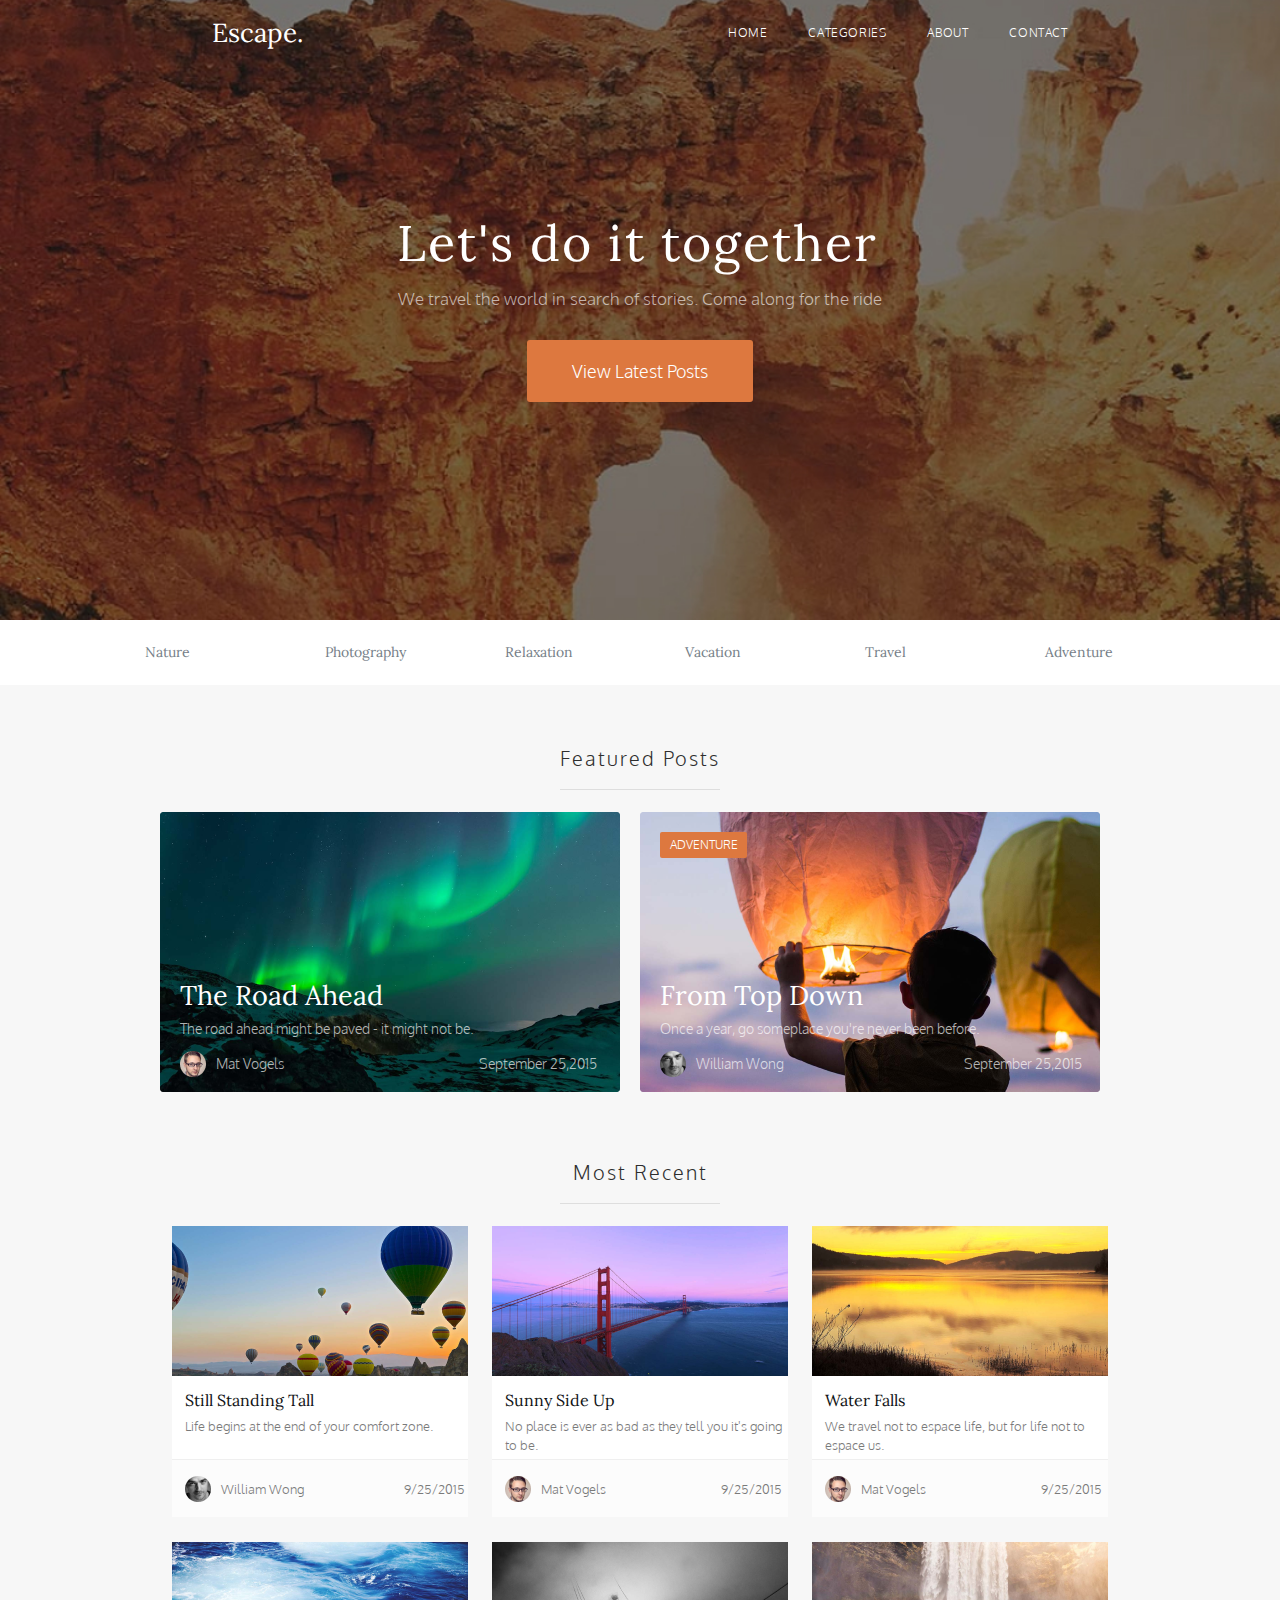
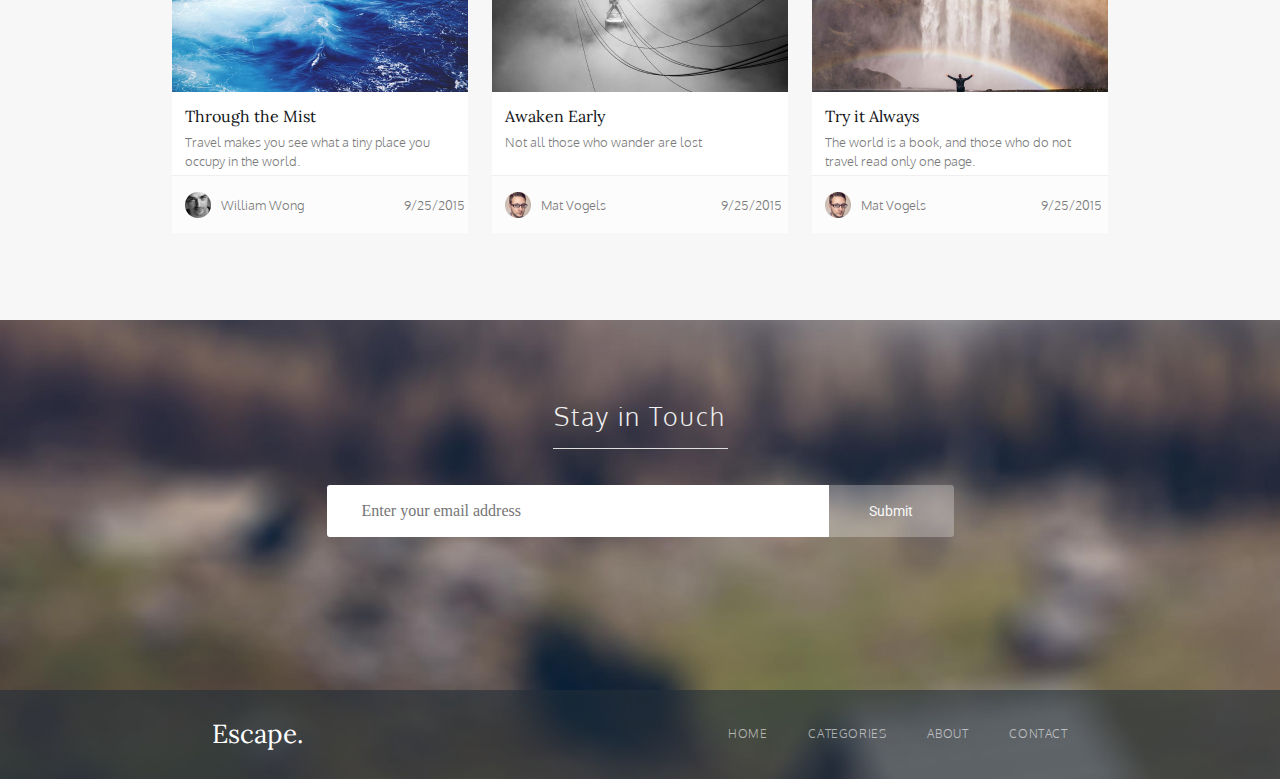
==== commit 8d879814: "правки" ====
--- a/index/index.html
+++ b/index/index.html
@@ -5,19 +5,22 @@
     <meta http-equiv="X-UA-Compatible" content="IE=edge">
     <meta name="viewport" content="width=device-width, initial-scale=1.0">
     <link rel="stylesheet" href="../css/style-index.css">
+    <link rel="preconnect" href="https://fonts.googleapis.com">
+    <link rel="preconnect" href="https://fonts.gstatic.com" crossorigin>
+    <link href="https://fonts.googleapis.com/css2?family=Roboto&display=swap" rel="stylesheet">
     <title>Escape</title>
 </head>
 <body>
     <section class="first-section">
         <header>
-            <div class="first-section__nav nav-container">
-                <p class="nav-container__text">Escape.</p>
-                <nav class="nav-container__menu nav-menu">
+            <div class="nav-container">
+                <a href="#" class="nav-container__text">Escape.</a>
+                <nav class="nav-menu">
                     <ul class="nav-menu__list">
-                        <li class="nav-menu__list-item"><a href="#">HOME</a></li>
-                        <li class="nav-menu__list-item"><a href="#">CATEGORIES</a></li>
-                        <li class="nav-menu__list-item"><a href="#">ABOUT</a></li>
-                        <li class="nav-menu__list-item"><a href="#">CONTACT</a></li>
+                        <li class="nav-menu__list-item"><a href="#home">HOME</a></li>
+                        <li class="nav-menu__list-item"><a href="#categories">CATEGORIES</a></li>
+                        <li class="nav-menu__list-item"><a href="#about">ABOUT</a></li>
+                        <li class="nav-menu__list-item"><a href="#contact">CONTACT</a></li>
                     </ul>
                 </nav>
             </div>
@@ -25,145 +28,147 @@
         <div class="first-section__greeting greeting-box">
             <h1>Let's do it together</h1>
             <p class="greeting-box__text">We travel the world in search of stories. Come along for the ride</p>
-            <button>View Latest Posts</button>
+            <a href="#" class="greeting-box__button">View Latest Posts</a>       
         </div>   
     </section>
 
     <section class="main-section">
         <nav class="main-section__nav">
             <ul class="main-section__nav-list">
-                <li class="main-section__list-item"><a href="#">Nature</a></li>
-                <li class="main-section__list-item"><a href="#">Photography</a></li>
-                <li class="main-section__list-item"><a href="#">Relaxation</a></li>
-                <li class="main-section__list-item"><a href="#">Vacation</a></li>
-                <li class="main-section__list-item"><a href="#">Travel</a></li>
-                <li class="main-section__list-item"><a href="#">Adventure</a></li>
+                <li class="main-section__list-item"><a href="#Nature">Nature</a></li>
+                <li class="main-section__list-item"><a href="#Photography">Photography</a></li>
+                <li class="main-section__list-item"><a href="#Relaxation">Relaxation</a></li>
+                <li class="main-section__list-item"><a href="#Vacation">Vacation</a></li>
+                <li class="main-section__list-item"><a href="#Travel">Travel</a></li>
+                <li class="main-section__list-item"><a href="#Adventure">Adventure</a></li>
             </ul>
         </nav>
-        <div class="main-section__text">
-            <h2>Featured Posts</h2>    
+        <div class="text-container">
+            <h2 class="text-container__item">Featured Posts</h2>    
         </div>
-        <div class="first-mini-section">
-            <div class="container-big-1 container-big">
-                <div class="container-big__first">
-                    <h3 class="container-big__h3">The Road Ahead</h3>
-                    <p class="container-big__p">The road ahead might be paved - it might not be.</p>
+        <div class="flex-section">
+            <div class="container-big container-big_back-1">
+                <div class="container-big__first-block">
+                    <h3 class="container-big__heading">The Road Ahead</h3>
+                    <p class="container-big__paragraph">The road ahead might be paved - it might not be.</p>
                 </div> 
-                <div class="container-big__second">
+                <div class="container-big__second-block">
                     <img src="img/author/mat.png" alt="foto_mat" class="container-big__photo-avatar">
-                    <p class="container-big__p avatar-mat">Mat Vogels</p>
-                    <p class="container-big__p">September 25,2015</p>
+                    <p class="container-big__paragraph avatar-mat">Mat Vogels</p>
+                    <p class="container-big__paragraph">September 25,2015</p>
                 </div>
             </div>
-            <div class="container-big-2 container-big">
+            <div class="container-big container-big_back-2">
                 <div class="categories">
                     <p class="categories__text">Adventure</p>
                 </div>
-                <div class="container-big__first">
-                    <h3 class="container-big__h3">From Top Down</h3>
-                    <p class="container-big__p">Once a year, go someplace you're never been before.</p>
+                <div class="container-big__first-block">
+                    <h3 class="container-big__heading">From Top Down</h3>
+                    <p class="container-big__paragraph">Once a year, go someplace you're never been before.</p>
                 </div>
-                <div class="container-big__second">
+                <div class="container-big__second-block">
                     <img src="img/author/william.png" alt="foto_william" class="container-big__photo-avatar">
-                    <p class="container-big__p avatar-william">William Wong</p>
-                    <p class="container-big__p">September 25,2015</p>
+                    <p class="container-big__paragraph avatar-william">William Wong</p>
+                    <p class="container-big__paragraph">September 25,2015</p>
                 </div>
             </div>
         </div>
-        <div class="main-section__text">
-            <h2>Most Recent</h2>
+        <div class="text-container">
+            <h2 class="text-container__item">Most Recent</h2>
         </div>
-        <div class="second-mini-section">
+        <div class="grid-section">
             <div class="container-small">
                 <img src="img/most_recent/standing.png" alt="foto_still" class="container-small__img">   
-                <div class="container-small-first">
-                    <h3 class="container-small__h3">Still Standing Tall</h3>
-                    <p class="container-small__p">Life begins at the end of your comfort zone.</p>       
+                <div class="container-small__first-block">
+                    <h3 class="container-small__heading">Still Standing Tall</h3>
+                    <p class="container-small__paragraph">Life begins at the end of your comfort zone.</p>       
                 </div>
-                <div class="container-small-second">
+                <div class="container-small__second-block">
                     <img src="img/author/william.png" alt="foto_william" class="container-small__photo-avatar">
-                    <p class="container-small__p small-avatar-william">William Wong</p>
-                    <p class="container-small__p">9/25/2015</p>
+                    <p class="container-small__paragraph small-avatar-william">William Wong</p>
+                    <p class="container-small__paragraph">9/25/2015</p>
                 </div>
             </div>
             <div class="container-small">
                 <img src="img/most_recent/sunny.png" alt="foto_sunny" class="container-small__img">
-                <div class="container-small-first">
-                    <h3 class="container-small__h3">Sunny Side Up</h3>
-                    <p class="container-small__p">No place is ever as bad as they tell you it's going to be.</p>
+                <div class="container-small__first-block">
+                    <h3 class="container-small__heading">Sunny Side Up</h3>
+                    <p class="container-small__paragraph">No place is ever as bad as they tell you it's going to be.</p>
                 </div>
-                <div class="container-small-second">
+                <div class="container-small__second-block">
                     <img src="img/author/mat.png" alt="foto_mat" class="container-small__photo-avatar">
-                    <p class="container-small__p small-avatar-mat">Mat Vogels</p>
-                    <p class="container-small__p">9/25/2015</p>
+                    <p class="container-small__paragraph small-avatar-mat">Mat Vogels</p>
+                    <p class="container-small__paragraph">9/25/2015</p>
                 </div>
             </div>
             <div class="container-small">
                 <img src="img/most_recent/water.png" alt="foto_water" class="container-small__img">
-                <div class="container-small-first">
-                    <h3 class="container-small__h3">Water Falls</h3>
-                    <p class="container-small__p">We travel not to espace life, but for life not to espace us.</p>
+                <div class="container-small__first-block">
+                    <h3 class="container-small__heading">Water Falls</h3>
+                    <p class="container-small__paragraph">We travel not to espace life, but for life not to espace us.</p>
                 </div>
-                <div class="container-small-second">
+                <div class="container-small__second-block">
                     <img src="img/author/mat.png" alt="foto_mat" class="container-small__photo-avatar">
-                    <p class="container-small__p small-avatar-mat">Mat Vogels</p>
-                    <p class="container-small__p">9/25/2015</p>
+                    <p class="container-small__paragraph small-avatar-mat">Mat Vogels</p>
+                    <p class="container-small__paragraph">9/25/2015</p>
                 </div>
             </div>
             <div class="container-small">
                 <img src="img/most_recent/through.png" alt="foto_through" class="container-small__img">
-                <div class="container-small-first">
-                    <h3 class="container-small__h3">Through the Mist</h3>
-                    <p class="container-small__p">Travel makes you see what a tiny place you occupy in the world.</p>
+                <div class="container-small__first-block">
+                    <h3 class="container-small__heading">Through the Mist</h3>
+                    <p class="container-small__paragraph">Travel makes you see what a tiny place you occupy in the world.</p>
                 </div>
-                <div class="container-small-second">
+                <div class="container-small__second-block">
                     <img src="img/author/william.png" alt="foto_william" class="container-small__photo-avatar">
-                    <p class="container-small__p small-avatar-william">William Wong</p>
-                    <p class="container-small__p">9/25/2015</p>
+                    <p class="container-small__paragraph small-avatar-william">William Wong</p>
+                    <p class="container-small__paragraph">9/25/2015</p>
                 </div>
             </div>
             <div class="container-small">
                 <img src="img/most_recent/awaken.png" alt="foto_awaken" class="container-small__img">
-                <div class="container-small-first">
-                    <h3 class="container-small__h3">Awaken Early</h3>
-                    <p class="container-small__p">Not all those who wander are lost</p>
+                <div class="container-small__first-block">
+                    <h3 class="container-small__heading">Awaken Early</h3>
+                    <p class="container-small__paragraph">Not all those who wander are lost</p>
                 </div>
-                <div class="container-small-second">
+                <div class="container-small__second-block">
                     <img src="img/author/mat.png" alt="foto_mat" class="container-small__photo-avatar">
-                    <p class="container-small__p small-avatar-mat">Mat Vogels</p>
-                    <p class="container-small__p">9/25/2015</p>
+                    <p class="container-small__paragraph small-avatar-mat">Mat Vogels</p>
+                    <p class="container-small__paragraph">9/25/2015</p>
                 </div>
             </div>
             <div class="container-small">
                 <img src="img/most_recent/try_it.png" alt="foto_try_it" class="container-small__img">
-                <div class="container-small-first">
-                    <h3 class="container-small__h3">Try it Always</h3>
-                    <p class="container-small__p">The world is a book, and those who do not <br /> travel read only one page.</p>
+                <div class="container-small__first-block">
+                    <h3 class="container-small__heading">Try it Always</h3>
+                    <p class="container-small__paragraph">The world is a book, and those who do not <br /> travel read only one page.</p>
                 </div>
-                <div class="container-small-second">
+                <div class="container-small__second-block">
                     <img src="img/author/mat.png" alt="foto_mat" class="container-small__photo-avatar">
-                    <p class="container-small__p small-avatar-mat">Mat Vogels</p>
-                    <p class="container-small__p">9/25/2015</p>
+                    <p class="container-small__paragraph small-avatar-mat">Mat Vogels</p>
+                    <p class="container-small__paragraph">9/25/2015</p>
                 </div>
             </div>
         </div>
     </section>
     <footer>
-        <div class="main-section__text footer__text">
-            <h2 class="footer__text-h2">Stay in Touch</h2>
+        <div class="text-container footer-container">
+            <h2 class="text-container__item footer-container-item">Stay in Touch</h2>
         </div> 
-        <div class="mail">
-            <input  class="mail__input" type='text' name='post' placeholder='Enter your email address' ></input>
-            <button class="mail__button">Submit</button>
-        </div>
+
+        <form action="#" class="form">
+            <input  class="form__input" type='text' name='post' placeholder='Enter your email address'></input>
+            <button class="form__button">Submit</button>    
+        </form>
+
         <div class="nav-container nav-footer">
             <p class="nav-container__text nav-footer__text">Escape.</p>
             <nav class="nav-container__menu nav-menu">
                 <ul class="nav-menu__list">
-                    <li class="nav-menu__list-item nav-footer__list-item"><a href="#">HOME</a></li>
-                    <li class="nav-menu__list-item nav-footer__list-item"><a href="#">CATEGORIES</a></li>
-                    <li class="nav-menu__list-item nav-footer__list-item"><a href="#">ABOUT</a></li>
-                    <li class="nav-menu__list-item nav-footer__list-item"><a href="#">CONTACT</a></li>
+                    <li class="nav-menu__list-item nav-footer__list-item"><a href="#home">HOME</a></li>
+                    <li class="nav-menu__list-item nav-footer__list-item"><a href="#categories">CATEGORIES</a></li>
+                    <li class="nav-menu__list-item nav-footer__list-item"><a href="#about">ABOUT</a></li>
+                    <li class="nav-menu__list-item nav-footer__list-item"><a href="#contact">CONTACT</a></li>
                 </ul>
             </nav>
         </div>
--- a/css/style-index.css
+++ b/css/style-index.css
@@ -404,6 +404,7 @@
 .nav-container__text {
     font-family: 'Lora';
     font-style: normal;
+    text-decoration: none;
     height: 26px;
     font-weight: 400;
     font-size: 26px;
@@ -479,19 +480,20 @@
     margin-bottom: 31px;
 }
 
-button {
+
+.greeting-box__button {
     font-family: 'Oxygen';
     font-style: normal;
-    font-weight: 400;
-    font-size: 13px;
-    line-height: 20px;
+    display: inline-block;
+    text-decoration: none;
+    font-weight: 400;
+    font-size: 18px;
     color: #FFFFFF;
-
-    height: 44px;
-    width: 155px;
+    padding: 22px 45px;
     background: #DD783F;
     border-radius: 3px;
     border: none;
+    
 }
 
 
@@ -539,12 +541,12 @@
 }
 
 
-.main-section__text {
+.text-container {
   text-align: center;
   margin-bottom: 40px;
 }
 
-h2 {
+.text-container__item {
     display: inline-block;
     font-family: 'Oxygen';
     width: 161px;
@@ -556,7 +558,7 @@
     color: #2E2E2E;
 }
 
-h2::after {
+.text-container__item::after {
   content: "";
   display: block;
   width: 160px;
@@ -564,30 +566,33 @@
   border-bottom: 1px solid #DEDEDE;
 }
 
-.first-mini-section {
+.flex-section {
   display: flex;
   justify-content: center;
   margin-bottom: 67px;
 }
 
 
-.container-big-1 {
-    background: url(/index/img/featured_posts/road.png) no-repeat;
+.container-big {
     height: 280px;
     width: 460px;
     margin-right: 20px;
     display: flex;
     flex-direction: column;
     justify-content: flex-end;
-}
-
-
-.container-big__first {
+    position: relative;
+}
+
+.container-big_back-1 {
+  background: url(/index/img/featured_posts/road.png) no-repeat;
+}
+
+.container-big__first-block {
   margin-bottom: 10px;
   margin-left: 20px;
 }
 
-.container-big__second {
+.container-big__second-block{
   display: flex;
   justify-content: flex-start;
   margin-bottom: 15px;
@@ -606,14 +611,8 @@
   margin-right: 180px;
 }
 
-.container-big-2 {
-    background: url(/index/img/featured_posts/top_down.png) no-repeat;
-    height: 280px;
-    width: 460px;
-    display: flex;
-    flex-direction: column;
-    justify-content: flex-end;
-    position: relative;
+.container-big_back-2 {
+  background: url(/index/img/featured_posts/top_down.png) no-repeat;
 }
 
 
@@ -639,7 +638,7 @@
   padding-top: 6px;
 }
 
-.container-big__h3 {
+.container-big__heading {
     font-family: 'Lora';
     font-style: normal;
     height: 30px;
@@ -650,7 +649,7 @@
     margin-bottom: 6px;
 }
 
-.container-big__p {
+.container-big__paragraph {
     font-family: 'Oxygen';
     font-style: normal;
     height: 25px;
@@ -661,7 +660,7 @@
 }
 
 
-.second-mini-section {
+.grid-section {
   display: grid;
   grid-template-columns: repeat(3, 0.1fr);
   justify-content: center;
@@ -684,13 +683,13 @@
   display: block;
 }
 
-.container-small-first {
+.container-small__first-block {
   height: 93px;
   padding-top: 14px;
   padding-left: 13px;
 }
 
-.container-small-second {
+.container-small__second-block {
   display: flex;
   align-items: center;
   padding: 12px 0px 10px 13px;
@@ -714,7 +713,7 @@
 }
 
 
-.container-small__h3 {
+.container-small__heading {
     font-family: 'Lora';
     font-style: normal;
     height: 21px;
@@ -725,7 +724,7 @@
     margin-bottom: 6px;
 }
 
-.container-small__p {
+.container-small__paragraph {
     font-family: 'Oxygen';
     font-style: normal;
     height: 19px;
@@ -747,11 +746,11 @@
     padding-top: 81px;
 }
 
-.footer__text {
+.footer-container {
   margin-bottom: -100px;
 }
 
-.footer__text-h2 {
+.footer-container-item {
   color: #EFEFEF;
   font-weight: 400;
   font-size: 25px;
@@ -761,18 +760,18 @@
   height: 30px;
 }
 
-.footer__text-h2::after {
+.footer-container-item::after {
   width: 175px;
   left: 40%;
   right: 40%;
 }
 
-.mail {
+.form {
   display: flex;
   justify-content: center;
 }
 
-.mail__input {
+.form__input {
   height: 50px;
   width: 465px;
   padding-left: 35px;
@@ -781,14 +780,18 @@
   
 }
 
-.mail__button {
+.form__button {
   height: 52px;
   width: 125px;
   background: rgba(255, 255, 255, 0.28);
   border-radius: 0px 3px 3px 0px;
-  font-size: 12px;
   border: none;
-
+  font-family: 'Roboto', sans-serif;
+  font-style: normal;
+  font-weight: 400;
+  font-size: 14px;
+  line-height: 14px;
+  color: #F8F8F8;
 }
 
 .nav-footer {
